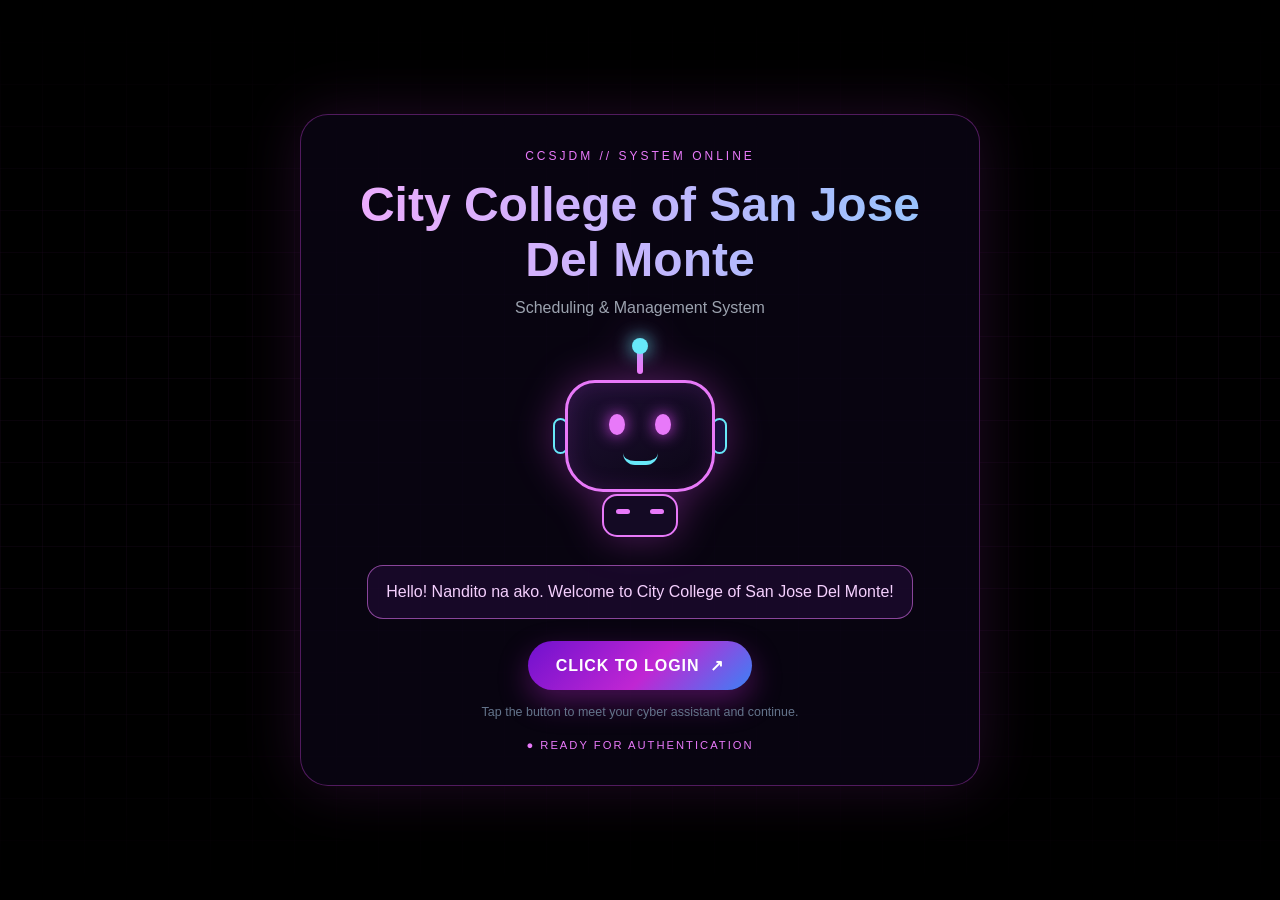
==== index.html @ 5d191199 "Add files via upload" ====
<!DOCTYPE html>
<html lang="en">
<head>
<meta charset="UTF-8">
<meta name="viewport" content="width=device-width, initial-scale=1">
<title>Welcome | CCSJDM System</title>
<style>
*{box-sizing:border-box;margin:0;padding:0}
body{min-height:100vh;overflow:hidden;display:grid;place-items:center;background:#000;color:#e0f2fe;font-family:"Segoe UI",Tahoma,Arial,sans-serif}
.grid{position:fixed;inset:0;opacity:.12;background-image:linear-gradient(rgba(217,70,239,.35) 1px,transparent 1px),linear-gradient(90deg,rgba(217,70,239,.35) 1px,transparent 1px);background-size:42px 42px;mask-image:linear-gradient(transparent,#000 30%,#000 70%,transparent)}
.panel{position:relative;z-index:1;width:min(92vw,680px);padding:34px 24px;text-align:center;border:1px solid rgba(217,70,239,.35);border-radius:28px;background:rgba(10,6,20,.8);box-shadow:0 0 60px rgba(217,70,239,.15);animation:appear .8s ease both}
.kicker{color:#e879f9;font-size:.75rem;letter-spacing:.25em;text-transform:uppercase}
h1{font-size:clamp(1.7rem,5vw,3rem);margin:14px 0 8px;background:linear-gradient(90deg,#f0abfc,#c4b5fd,#93c5fd);-webkit-background-clip:text;background-clip:text;color:transparent}
.sub{color:#9ca3af;line-height:1.6}
.robot-wrap{height:245px;display:grid;place-items:center;position:relative}
.robot{position:relative;width:150px;height:145px;animation:float 2.6s ease-in-out infinite;filter:drop-shadow(0 0 20px rgba(217,70,239,.35))}
.antenna{position:absolute;top:-23px;left:72px;width:6px;height:27px;background:#e879f9;border-radius:8px}
.antenna:before{content:"";position:absolute;top:-9px;left:-5px;width:16px;height:16px;border-radius:50%;background:#67e8f9;box-shadow:0 0 18px #67e8f9;animation:blink 1.1s infinite alternate}
.head{position:absolute;inset:10px 0 0;height:112px;border:3px solid #e879f9;border-radius:30px 30px 38px 38px;background:linear-gradient(145deg,#1e1033,#0a0614);box-shadow:inset 0 0 22px rgba(217,70,239,.15)}
.ear{position:absolute;top:48px;width:15px;height:36px;border:2px solid #67e8f9;background:#1a1040;border-radius:8px}
.ear.left{left:-12px}.ear.right{right:-12px}
.eyes{display:flex;justify-content:center;gap:30px;margin-top:31px}
.eye{width:16px;height:21px;border-radius:50%;background:#e879f9;box-shadow:0 0 16px #d946ef;animation:blink 3.4s infinite}
.mouth{width:35px;height:12px;margin:18px auto 0;border-bottom:4px solid #67e8f9;border-radius:0 0 20px 20px;transition:height .15s}
.robot.talking .mouth{animation:talk .25s infinite alternate}
.bodybot{position:absolute;top:124px;left:37px;width:76px;height:43px;border:2px solid #e879f9;border-radius:15px;background:#140a24}
.bodybot:before,.bodybot:after{content:"";position:absolute;top:13px;width:14px;height:5px;background:#e879f9;border-radius:4px}
.bodybot:before{left:12px}.bodybot:after{right:12px}
.bubble{display:inline-block;max-width:100%;margin:0 auto 22px;padding:14px 18px;border:1px solid rgba(232,121,249,.55);border-radius:16px;background:rgba(88,28,135,.2);color:#f5d0fe;line-height:1.5;min-height:52px}
.btn{border:0;border-radius:999px;padding:15px 28px;color:#fff;background:linear-gradient(135deg,#7011ce,#c026d3 55%,#3b82f6);font-family:inherit;font-size:1rem;font-weight:800;letter-spacing:.06em;cursor:pointer;box-shadow:0 12px 30px rgba(192,38,211,.35);transition:transform .2s}
.btn:hover:not(:disabled){transform:translateY(-3px)}
.btn:disabled{opacity:.7;cursor:wait}
.hint{margin-top:15px;color:#64748b;font-size:.78rem}
.status{margin-top:20px;color:#e879f9;font-size:.7rem;letter-spacing:.18em}
@keyframes float{0%,100%{transform:translateY(0) rotate(-1deg)}50%{transform:translateY(-10px) rotate(1deg)}}
@keyframes blink{from{opacity:.6}to{opacity:1}}
@keyframes talk{from{height:12px}to{height:22px}}
@keyframes appear{from{opacity:0;transform:translateY(18px)}to{opacity:1;transform:none}}
@media(prefers-reduced-motion:reduce){*{animation:none!important;transition:none!important}}
</style>
</head>
<body>
<div class="grid" aria-hidden="true"></div>
<main class="panel">
  <p class="kicker">CCSJDM // SYSTEM ONLINE</p>
  <h1>City College of San Jose Del Monte</h1>
  <p class="sub">Scheduling &amp; Management System</p>
  <div class="robot-wrap">
    <div class="robot" id="robot" aria-hidden="true">
      <div class="antenna"></div><div class="ear left"></div><div class="ear right"></div>
      <div class="head"><div class="eyes"><span class="eye"></span><span class="eye"></span></div><div class="mouth"></div></div>
      <div class="bodybot"></div>
    </div>
  </div>
  <div class="bubble" id="speech" aria-live="polite">Hello! Nandito na ako. Welcome to City College of San Jose Del Monte!</div>
  <div><button class="btn" id="startBtn" type="button">CLICK TO LOGIN&nbsp; ↗</button></div>
  <p class="hint">Tap the button to meet your cyber assistant and continue.</p>
  <p class="status" id="status">● READY FOR AUTHENTICATION</p>
</main>

<script>
const LOGIN_PAGE = "login.html";
const button = document.getElementById("startBtn");
const speech = document.getElementById("speech");
const statusLine = document.getElementById("status");
const robot = document.getElementById("robot");
let busy = false;

// ===== ROBOT BEEP (Web Audio, walang kailangang file) =====
let audioCtx = null;
function beep(freq, dur, delay = 0, type = "square", vol = 0.06) {
  try {
    audioCtx = audioCtx || new (window.AudioContext || window.webkitAudioContext)();
    const t = audioCtx.currentTime + delay;
    const osc = audioCtx.createOscillator();
    const gain = audioCtx.createGain();
    osc.type = type;
    osc.frequency.setValueAtTime(freq, t);
    osc.frequency.exponentialRampToValueAtTime(freq * 1.6, t + dur);
    gain.gain.setValueAtTime(vol, t);
    gain.gain.exponentialRampToValueAtTime(0.0001, t + dur);
    osc.connect(gain).connect(audioCtx.destination);
    osc.start(t);
    osc.stop(t + dur);
  } catch (e) {}
}
function robotBoot() {
  beep(300, 0.12, 0);
  beep(600, 0.10, 0.14);
  beep(900, 0.08, 0.28);
  beep(1400, 0.15, 0.40);
}

// ===== ROBOT VOICE (SpeechSynthesis, mababang pitch para parang robot) =====
let robotVoice = null;
function pickVoice() {
  const voices = window.speechSynthesis ? speechSynthesis.getVoices() : [];
  robotVoice =
    voices.find(v => /en/i.test(v.lang) && /male|david|mark|google uk english male/i.test(v.name)) ||
    voices.find(v => /en/i.test(v.lang)) ||
    voices[0] || null;
}
if ("speechSynthesis" in window) {
  pickVoice();
  speechSynthesis.onvoiceschanged = pickVoice;
}

function robotSpeak(text, onDone) {
  let finished = false;
  const finish = () => { if (!finished) { finished = true; robot.classList.remove("talking"); onDone(); } };

  if (!("speechSynthesis" in window)) return finish();

  speechSynthesis.cancel();
  const u = new SpeechSynthesisUtterance(text);
  if (robotVoice) u.voice = robotVoice;
  u.lang = "en-US";
  u.pitch = 0.2;   // pinakamababa para tunog robot
  u.rate = 0.82;   // mabagal, parang makina
  u.volume = 1;
  u.onstart = () => robot.classList.add("talking");
  u.onend = finish;
  u.onerror = finish;
  speechSynthesis.speak(u);

  // Backup: tuloy pa rin kahit hindi gumana ang boses
  setTimeout(finish, 7000);
}

// ===== CLICK =====
button.addEventListener("click", () => {
  if (busy) return;
  busy = true;
  button.disabled = true;
  button.textContent = "CONNECTING...";
  speech.textContent = "Hello! Welcome to City College of San Jose Del Monte. Ihahanda ko na ang login page mo!";
  statusLine.textContent = "● CYBER ASSISTANT CONNECTING";

  robotBoot();
  setTimeout(() => {
    robotSpeak("Hello. Welcome to City College of San Jose Del Monte. Preparing login page.", () => {
      window.location.href = LOGIN_PAGE;
    });
  }, 600);
});
</script>
</body>
</html>
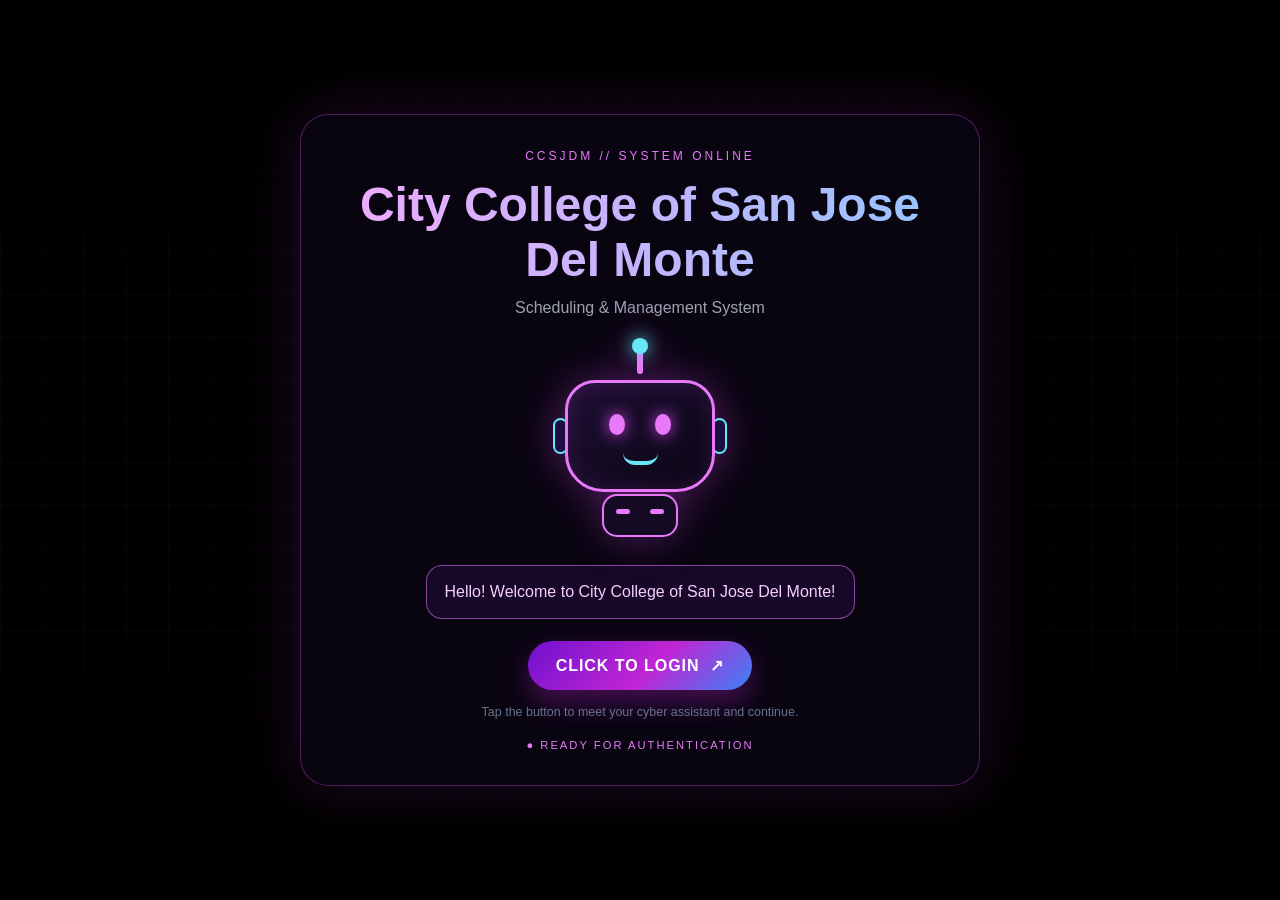
==== commit 177d5d55: "Restore index.html with original content" ====
--- a/index.html
+++ b/index.html
@@ -1,6 +1,7 @@
 <!DOCTYPE html>
 <html lang="en">
 <head>
+  <link rel="icon" type="image/png" href="backgroundcc.jpg">
 <meta charset="UTF-8">
 <meta name="viewport" content="width=device-width, initial-scale=1">
 <title>Welcome | CCSJDM System</title>
@@ -52,7 +53,7 @@
       <div class="bodybot"></div>
     </div>
   </div>
-  <div class="bubble" id="speech" aria-live="polite">Hello! Nandito na ako. Welcome to City College of San Jose Del Monte!</div>
+  <div class="bubble" id="speech" aria-live="polite">Hello! Welcome to City College of San Jose Del Monte!</div>
   <div><button class="btn" id="startBtn" type="button">CLICK TO LOGIN&nbsp; ↗</button></div>
   <p class="hint">Tap the button to meet your cyber assistant and continue.</p>
   <p class="status" id="status">● READY FOR AUTHENTICATION</p>
@@ -133,7 +134,7 @@
   busy = true;
   button.disabled = true;
   button.textContent = "CONNECTING...";
-  speech.textContent = "Hello! Welcome to City College of San Jose Del Monte. Ihahanda ko na ang login page mo!";
+  speech.textContent = "Hello! Welcome to City College of San Jose Del Monte. Preparing login page";
   statusLine.textContent = "● CYBER ASSISTANT CONNECTING";
 
   robotBoot();
@@ -145,4 +146,4 @@
 });
 </script>
 </body>
-</html>+</html>
